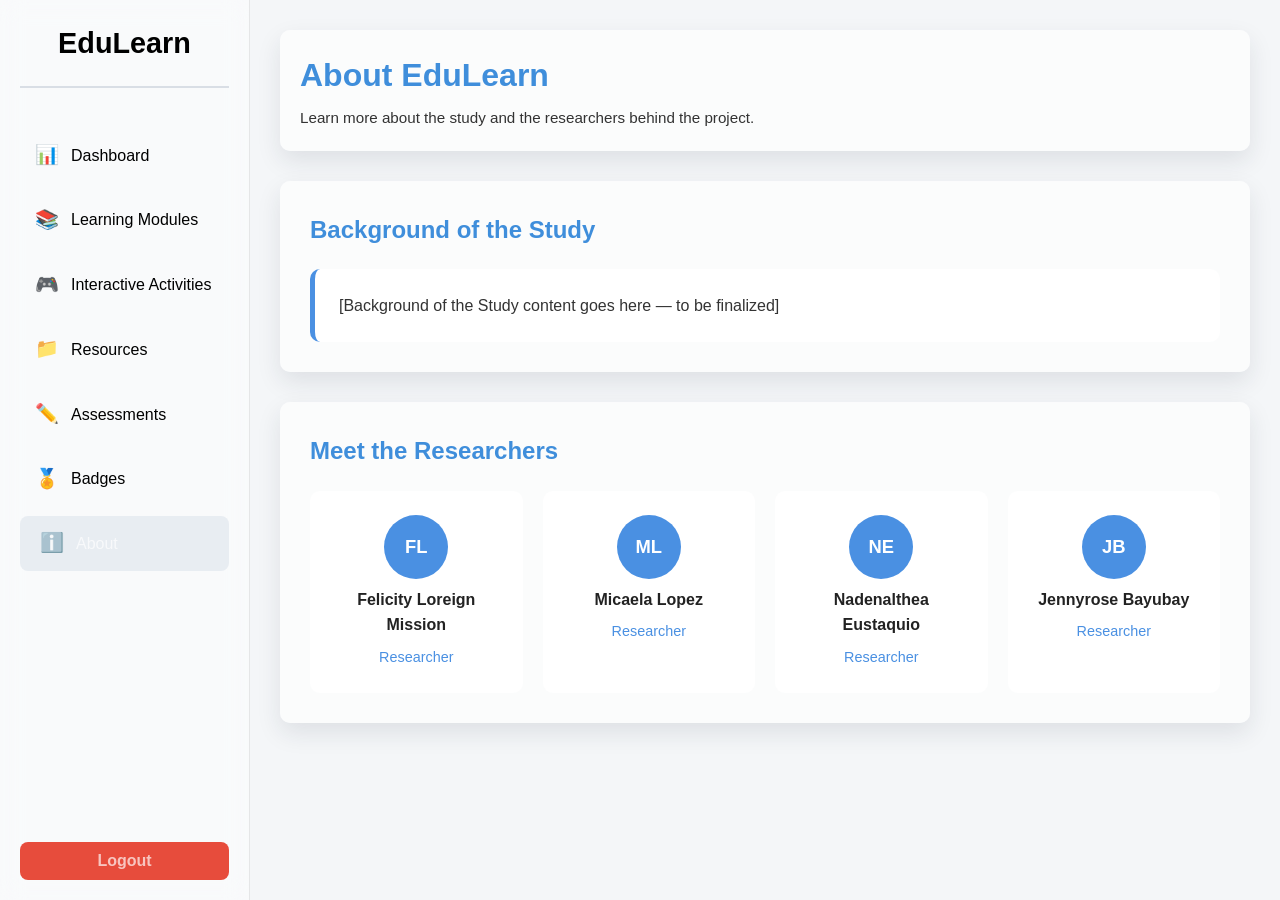
==== about.html @ 3337d753 "gowtch Co-authored-by: nadenaltheaeustaquio <nadenaltheaeustaquio@users.noreply.github.com>" ====
<!DOCTYPE html>
<html lang="en">
<head>
	<meta charset="UTF-8">
	<meta name="viewport" content="width=device-width, initial-scale=1.0">
	<title>About EduLearn</title>
	<link rel="stylesheet" href="css/style.css">
</head>
<body class="app-page">
	<div class="app-wrapper">
		<nav class="sidebar" aria-label="Main navigation">
			<div class="sidebar-header"><h1>EduLearn</h1></div>
			<ul class="nav-menu">
				<li><a href="dashboard.html" class="nav-link"><span class="icon">📊</span>Dashboard</a></li>
				<li><a href="modules.html" class="nav-link"><span class="icon">📚</span>Learning Modules</a></li>
				<li><a href="activities.html" class="nav-link"><span class="icon">🎮</span>Interactive Activities</a></li>
				<li><a href="resources.html" class="nav-link"><span class="icon">📁</span>Resources</a></li>
				<li><a href="assessments.html" class="nav-link"><span class="icon">✏️</span>Assessments</a></li>
				<li><a href="badges.html" class="nav-link"><span class="icon">🏅</span>Badges</a></li>
				<li><a href="about.html" class="nav-link active"><span class="icon">ℹ️</span>About</a></li>
			</ul>
			<div class="sidebar-footer"><button class="btn btn-logout" onclick="handleLogout()">Logout</button></div>
		</nav>
		<main class="main-content">
			<header class="top-header">
				<div class="header-info">
					<h2>About EduLearn</h2>
					<p>Learn more about the study and the researchers behind the project.</p>
				</div>
			</header>
			<div class="about-content">
				<section class="about-section" aria-labelledby="background-heading">
					<h3 id="background-heading">Background of the Study</h3>
					<div class="about-card"><p>[Background of the Study content goes here — to be finalized]</p></div>
				</section>
				<section class="about-section" aria-labelledby="researchers-heading">
					<h3 id="researchers-heading">Meet the Researchers</h3>
					<div class="researcher-grid">
						<button class="researcher-card" type="button" data-researcher-id="felicity"><span class="researcher-avatar">FL</span><span class="researcher-name">Felicity Loreign Mission</span><span class="researcher-role">Researcher</span></button>
						<button class="researcher-card" type="button" data-researcher-id="micaela"><span class="researcher-avatar">ML</span><span class="researcher-name">Micaela Lopez</span><span class="researcher-role">Researcher</span></button>
						<button class="researcher-card" type="button" data-researcher-id="nadenalthea"><span class="researcher-avatar">NE</span><span class="researcher-name">Nadenalthea Eustaquio</span><span class="researcher-role">Researcher</span></button>
						<button class="researcher-card" type="button" data-researcher-id="jennyrose"><span class="researcher-avatar">JB</span><span class="researcher-name">Jennyrose Bayubay</span><span class="researcher-role">Researcher</span></button>
					</div>
				</section>
			</div>
		</main>
	</div>
	<div class="researcher-modal-overlay" id="researcherModal" hidden>
		<div class="researcher-modal" role="dialog" aria-modal="true" aria-labelledby="researcherModalName">
			<button class="researcher-modal-close" type="button" aria-label="Close researcher details">&times;</button>
			<h3 id="researcherModalName"></h3>
			<dl class="researcher-details">
				<div><dt>Age</dt><dd id="researcherAge"></dd></div>
				<div><dt>Sex</dt><dd id="researcherSex"></dd></div>
				<div><dt>Address / City / Course</dt><dd id="researcherAddress"></dd></div>
				<div><dt>Role in the Project</dt><dd id="researcherRole"></dd></div>
			</dl>
		</div>
	</div>
	<script src="js/script.js"></script>
</body>
</html>
---- css/style.css ----
/* ==================== ROOT & GLOBAL STYLES ==================== */
:root {
    --primary-color: #f4b63d;
    --primary-dark: #0d1d35;
    --primary-light: #f6d06d;
    --accent-color: #1a3658;
    --accent-light: #2d4d73;
    --text-dark: #eaf3ff;
    --text-light: #bfd3ee;
    --bg-light: #0a1630;
    --bg-white: rgba(13, 29, 53, 0.9);
    --panel-bg: rgba(17, 30, 49, 0.78);
    --border-color: rgba(255, 255, 255, 0.18);
    --success-color: #27ae60;
    --warning-color: #e74c3c;
    --info-color: #3498db;
    --shadow: 0 18px 45px rgba(2, 8, 18, 0.4);
    --shadow-lg: 0 25px 50px rgba(2, 8, 18, 0.5);
}

* {
    margin: 0;
    padding: 0;
    box-sizing: border-box;
}

body {
    font-family: 'Segoe UI', Tahoma, Geneva, Verdana, sans-serif;
    color: var(--text-dark);
    background-color: var(--bg-light);
    line-height: 1.6;
}

.app-page {
    --primary-color: #3f8edb;
    --primary-dark: #1f5f9f;
    --primary-light: #8fc8f5;
    --text-dark: #000000;
    --text-light: #333333;
    --bg-light: #f4f6f8;
    --bg-white: rgba(255, 255, 255, 0.68);
    --panel-bg: rgba(255, 255, 255, 0.68);
    --border-color: #d9dee5;
    --shadow: 0 10px 24px rgba(31, 41, 55, 0.1);
    --shadow-lg: 0 16px 32px rgba(31, 41, 55, 0.14);
    color: #000000;
    background-color: #f4f6f8;
    background-image: linear-gradient(135deg, rgba(255, 255, 255, 0.7), rgba(232, 237, 242, 0.7));
}

.app-page .btn-primary {
    background: linear-gradient(135deg, #6eb5e8 0%, #3f8edb 100%);
    color: #000000;
    box-shadow: 0 12px 24px rgba(63, 142, 219, 0.25);
}

.app-page .profile-avatar-preview {
    background: linear-gradient(135deg, #3f8edb 0%, #8fc8f5 100%);
}

.app-page .profile-form input:focus {
    border-color: rgba(63, 142, 219, 0.8);
    box-shadow: 0 0 0 3px rgba(63, 142, 219, 0.15);
}

a {
    text-decoration: none;
    color: inherit;
}

/* ==================== AUTHENTICATION STYLES ==================== */
.auth-container {
    display: flex;
    justify-content: center;
    align-items: center;
    min-height: 100vh;
    padding: 30px 20px;
    background-image:
        linear-gradient(rgba(7, 16, 28, 0.72), rgba(7, 16, 28, 0.72)),
        repeating-linear-gradient(
            to bottom,
            rgba(255,255,255,0.035) 0,
            rgba(255,255,255,0.035) 1px,
            transparent 1px,
            transparent 24px
        ),
        repeating-linear-gradient(
            to right,
            rgba(255,255,255,0.03) 0,
            rgba(255,255,255,0.03) 1px,
            transparent 1px,
            transparent 24px
        ),
        url("../images/bg_login_and_signup.jpg");
    background-size: cover;
    background-position: center;
    background-repeat: no-repeat;
    background-attachment: fixed;
}

.auth-card {
    background: linear-gradient(180deg, rgba(214, 226, 239, 0.18) 0%, rgba(198, 214, 232, 0.12) 100%);
    border: 1px solid rgba(255, 255, 255, 0.18);
    border-radius: 18px;
    box-shadow: var(--shadow-lg);
    width: 100%;
    max-width: 440px;
    overflow: hidden;
    backdrop-filter: blur(8px);
    animation: slideUp 0.5s ease;
}

@keyframes slideUp {
    from {
        opacity: 0;
        transform: translateY(30px);
    }
    to {
        opacity: 1;
        transform: translateY(0);
    }
}

.auth-header {
    background: transparent;
    color: var(--text-dark);
    padding: 30px 20px 18px;
    text-align: center;
}

.auth-header h1 {
    font-size: 2.2em;
    margin-bottom: 8px;
    font-weight: 800;
    letter-spacing: -0.04em;
    color: var(--text-dark);
}

.auth-header p {
    font-size: 0.95em;
    opacity: 0.8;
    color: var(--text-light);
}

.form-container {
    padding: 24px 32px 32px;
    background: #ffffff;
    border-top: 1px solid rgba(255, 255, 255, 0.18);
}

.form-container.hidden {
    display: none;
}

.form-container h2 {
    margin-bottom: 24px;
    color: #000000;
    font-size: 1.7em;
    font-weight: 700;
    letter-spacing: -0.02em;
}

.form-group {
    margin-bottom: 18px;
}

.form-group label {
    display: block;
    margin-bottom: 8px;
    font-weight: 600;
    color: #000000;
    font-size: 0.92em;
}

.form-group input {
    width: 100%;
    padding: 12px 15px;
    border: 1px solid rgba(19, 44, 69, 0.15);
    border-radius: 10px;
    font-size: 1em;
    background: #ffffff;
    color: #000000;
    transition: border-color 0.3s ease, box-shadow 0.3s ease, transform 0.2s ease;
}

.form-group input::placeholder {
    color: rgba(0, 0, 0, 0.5);
}

.form-group input:focus {
    outline: none;
    border-color: rgba(244, 182, 61, 0.8);
    box-shadow: 0 0 0 3px rgba(244, 182, 61, 0.18);
    transform: translateY(-1px);
}

.form-switch {
    text-align: center;
    margin-top: 22px;
    color: var(--text-light);
    font-size: 0.95em;
}

.form-switch a {
    color: var(--primary-color);
    font-weight: 700;
    cursor: pointer;
    transition: color 0.3s ease;
}

.form-switch a:hover {
    color: var(--primary-light);
}

/* ==================== BUTTONS ==================== */
.btn {
    padding: 10px 20px;
    border: none;
    border-radius: 8px;
    font-size: 1em;
    cursor: pointer;
    font-weight: 600;
    transition: all 0.3s ease;
    text-align: center;
    display: inline-block;
}

.btn-primary {
    background: linear-gradient(135deg, #f5c55d 0%, #f1b52d 100%);
    color: #11263d;
    width: 100%;
    padding: 12px;
    margin-top: 10px;
    font-weight: 800;
    letter-spacing: 0.01em;
    box-shadow: 0 12px 24px rgba(241, 181, 45, 0.25);
}

.btn-primary:hover {
    transform: translateY(-2px);
    box-shadow: 0 16px 28px rgba(241, 181, 45, 0.32);
}

.btn-secondary {
    background: var(--bg-light);
    color: var(--primary-color);
    border: 2px solid var(--primary-color);
}

.btn-secondary:hover {
    background: var(--primary-color);
    color: var(--bg-white);
}

.btn-logout {
    background: var(--warning-color);
    color: var(--bg-white);
    width: 100%;
    padding: 10px;
    margin-top: auto;
}

.btn-logout:hover {
    background: #c0392b;
}

.btn-disabled {
    background: var(--border-color);
    color: var(--text-light);
    cursor: not-allowed;
    opacity: 0.6;
}

.btn-small {
    padding: 8px 15px;
    font-size: 0.9em;
    width: auto;
    margin-right: 10px;
}

.logout-modal-overlay {
    position: fixed;
    inset: 0;
    background: rgba(2, 8, 18, 0.6);
    display: flex;
    justify-content: center;
    align-items: center;
    z-index: 9999;
}

.logout-modal {
    background: #ffffff;
    border-radius: 14px;
    box-shadow: 0 18px 45px rgba(0, 0, 0, 0.25);
    padding: 28px 24px 20px;
    width: min(90vw, 360px);
    text-align: center;
}

.logout-modal p {
    color: #111111;
    font-size: 1.1rem;
    font-weight: 600;
    margin-bottom: 20px;
}

.logout-modal-actions {
    display: flex;
    gap: 12px;
    justify-content: center;
}

.logout-modal-actions .btn {
    width: 110px;
    padding: 12px 18px;
}

.profile-modal {
    background: #ffffff;
    border-radius: 14px;
    box-shadow: 0 18px 45px rgba(0, 0, 0, 0.25);
    padding: 28px 24px 20px;
    width: min(90vw, 420px);
    text-align: left;
}

.profile-modal h3 {
    color: #111111;
    margin-bottom: 20px;
    text-align: center;
    font-size: 1.5rem;
}

.profile-avatar-preview-wrap {
    display: flex;
    justify-content: center;
    margin-bottom: 18px;
}

.profile-avatar-preview {
    width: 82px;
    height: 82px;
    border-radius: 50%;
    background: linear-gradient(135deg, #f4b63d 0%, #f6d06d 100%);
    display: flex;
    align-items: center;
    justify-content: center;
    font-size: 2rem;
    border: 3px solid rgba(17, 17, 17, 0.08);
    color: #111111;
}

.profile-form {
    display: flex;
    flex-direction: column;
    gap: 12px;
}

.profile-form .form-group {
    margin-bottom: 0;
}

.profile-form label {
    display: block;
    margin-bottom: 8px;
    color: #111111;
    font-weight: 600;
}

.profile-form input {
    width: 100%;
    padding: 12px 14px;
    border-radius: 8px;
    border: 1px solid rgba(17, 17, 17, 0.2);
    color: #111111;
    background: #ffffff;
}

.profile-form input[type="file"] {
    padding: 10px 12px;
    background: #f7f7f7;
}

.profile-form input:focus {
    outline: none;
    border-color: rgba(244, 182, 61, 0.8);
    box-shadow: 0 0 0 3px rgba(244, 182, 61, 0.15);
}

/* ==================== APP WRAPPER & LAYOUT ==================== */
.app-wrapper {
    display: flex;
    min-height: 100vh;
    background: var(--bg-light);
}

.sidebar {
    width: 250px;
    background: var(--bg-light);
    color: var(--bg-white);
    padding: 20px;
    overflow-y: auto;
    position: fixed;
    height: 100vh;
    z-index: 100;
    display: flex;
    flex-direction: column;
}

.app-page .sidebar {
    background: rgba(255, 255, 255, 0.45);
    border-right: 1px solid rgba(0, 0, 0, 0.08);
    backdrop-filter: blur(12px);
}

.app-page .main-content,
.app-page .dashboard-content {
    background: transparent;
}

.sidebar-header {
    margin-bottom: 40px;
    text-align: center;
    border-bottom: 2px solid rgba(255, 255, 255, 0.2);
    padding-bottom: 20px;
}

.sidebar-header h1 {
    font-size: 1.8em;
    font-weight: 700;
    color: #ffffff;
}

.app-page .sidebar-header h1,
.app-page .nav-link,
.app-page .dashboard-content,
.app-page .progress-section h3,
.app-page .progress-label,
.app-page .stat-label,
.app-page .quick-access h3,
.app-page .recent-activity h3,
.app-page .activity-title,
.app-page .activity-time {
    color: #000000;
}

.app-page .sidebar-header {
    border-bottom-color: #d9dee5;
}

.app-page .nav-link:hover,
.app-page .nav-link.active {
    background: #e8edf2;
}

.nav-menu {
    list-style: none;
    flex: 1;
}

.nav-menu li {
    margin-bottom: 10px;
}

.nav-link {
    display: flex;
    align-items: center;
    padding: 12px 15px;
    border-radius: 8px;
    color: rgba(255, 255, 255, 0.8);
    transition: all 0.3s ease;
    font-weight: 500;
}

.nav-link:hover,
.nav-link.active {
    background: rgba(255, 255, 255, 0.2);
    color: var(--bg-white);
    padding-left: 20px;
}

.nav-link .icon {
    margin-right: 12px;
    font-size: 1.2em;
}

.sidebar-footer {
    display: flex;
    flex-direction: column;
}

.main-content {
    margin-left: 250px;
    flex: 1;
    padding: 30px;
    overflow-y: auto;
}

/* ==================== TOP HEADER ==================== */
.top-header {
    display: flex;
    justify-content: space-between;
    align-items: center;
    background: var(--bg-white);
    padding: 20px;
    border-radius: 10px;
    margin-bottom: 30px;
    box-shadow: var(--shadow);
}

.header-info h2 {
    font-size: 2em;
    margin-bottom: 5px;
    color: var(--primary-color);
}

.header-info p {
    color: var(--text-light);
    font-size: 0.95em;
}

.user-profile {
    display: flex;
    align-items: center;
    gap: 15px;
}

.user-profile span {
    font-weight: 600;
    color: var(--primary-color);
}

.avatar {
    width: 50px;
    height: 50px;
    background: linear-gradient(135deg, var(--primary-color) 0%, var(--primary-light) 100%);
    border-radius: 50%;
    display: flex;
    align-items: center;
    justify-content: center;
    font-size: 1.5em;
}

/* ==================== DASHBOARD STYLES ==================== */
.dashboard-content {
    display: grid;
    grid-template-columns: 1fr;
    gap: 30px;
    color: #ffffff;
}

.progress-section {
    background: var(--bg-white);
    padding: 30px;
    border-radius: 10px;
    box-shadow: var(--shadow);
}

.progress-section h3 {
    color: #ffffff;
    margin-bottom: 20px;
    font-size: 1.5em;
}

.progress-card {
    background: linear-gradient(135deg, rgba(26, 95, 58, 0.05) 0%, rgba(45, 134, 89, 0.05) 100%);
    padding: 25px;
    border-radius: 10px;
    border-left: 5px solid var(--primary-color);
}

.progress-info {
    display: flex;
    justify-content: space-between;
    align-items: center;
    margin-bottom: 15px;
}

.progress-label {
    font-weight: 600;
    color: #ffffff;
}

.progress-percent {
    font-size: 1.8em;
    font-weight: 700;
    color: var(--primary-color);
}

.progress-bar {
    width: 100%;
    height: 12px;
    background: rgba(0, 0, 0, 0.1);
    border-radius: 10px;
    overflow: hidden;
    margin-bottom: 20px;
}

.progress-fill {
    height: 100%;
    background: linear-gradient(90deg, var(--primary-color) 0%, var(--primary-light) 100%);
    border-radius: 10px;
    transition: width 0.3s ease;
}

.progress-stats {
    display: grid;
    grid-template-columns: repeat(3, 1fr);
    gap: 15px;
}

.stat {
    display: flex;
    flex-direction: column;
    align-items: center;
    text-align: center;
}

.stat-label {
    color: #ffffff;
    font-size: 0.9em;
    margin-bottom: 5px;
}

.stat-value {
    font-size: 1.5em;
    font-weight: 700;
    color: var(--primary-color);
}

/* Quick Access Cards */
.quick-access {
    background: var(--bg-white);
    padding: 30px;
    border-radius: 10px;
    box-shadow: var(--shadow);
}

.quick-access h3 {
    color: #ffffff;
    margin-bottom: 20px;
    font-size: 1.5em;
}

.quick-cards {
    display: grid;
    grid-template-columns: repeat(auto-fit, minmax(180px, 1fr));
    gap: 20px;
}

.quick-card {
    background: linear-gradient(135deg, var(--primary-color) 0%, var(--primary-light) 100%);
    color: #ffffff;
    padding: 25px;
    border-radius: 10px;
    cursor: pointer;
    transition: all 0.3s ease;
    text-align: center;
}

.app-page .quick-card {
    color: #000000;
}

.quick-card:hover {
    transform: translateY(-5px);
    box-shadow: var(--shadow-lg);
}

.card-icon {
    font-size: 2.5em;
    margin-bottom: 10px;
}

.quick-card h4 {
    margin-bottom: 8px;
    font-size: 1.1em;
}

.quick-card p {
    font-size: 0.9em;
    opacity: 0.9;
}

/* Recent Activity */
.recent-activity {
    background: var(--bg-white);
    padding: 30px;
    border-radius: 10px;
    box-shadow: var(--shadow);
}

.recent-activity h3 {
    color: #ffffff;
    margin-bottom: 20px;
    font-size: 1.5em;
}

.activity-list {
    display: flex;
    flex-direction: column;
    gap: 15px;
}

.activity-item {
    display: flex;
    align-items: flex-start;
    gap: 15px;
    padding: 15px;
    background: var(--bg-light);
    border-radius: 8px;
    border-left: 4px solid var(--primary-color);
}

.activity-icon {
    font-size: 1.5em;
    min-width: 30px;
}

.activity-details {
    flex: 1;
}

.activity-title {
    font-weight: 600;
    margin-bottom: 5px;
    color: #ffffff;
}

.activity-time {
    color: #ffffff;
    font-size: 0.9em;
}

/* ==================== MODULES STYLES ==================== */
.content-controls {
    display: flex;
    gap: 15px;
    margin-bottom: 30px;
    background: var(--bg-white);
    padding: 20px;
    border-radius: 10px;
    box-shadow: var(--shadow);
}

.search-bar {
    flex: 1;
}

.search-bar input {
    width: 100%;
    padding: 12px 15px;
    border: 2px solid var(--border-color);
    border-radius: 8px;
    font-size: 1em;
    transition: border-color 0.3s ease;
}

.search-bar input:focus {
    outline: none;
    border-color: var(--primary-color);
}

.sort-controls select {
    padding: 12px 15px;
    border: 2px solid var(--border-color);
    border-radius: 8px;
    font-size: 1em;
    cursor: pointer;
    background: var(--bg-white);
}

.filter-controls select {
    padding: 12px 15px;
    border: 2px solid var(--border-color);
    border-radius: 8px;
    font-size: 1em;
    cursor: pointer;
    background: var(--bg-white);
}

.modules-container {
    display: grid;
    grid-template-columns: repeat(auto-fill, minmax(280px, 1fr));
    gap: 25px;
}

.module-card,
.activity-card,
.resource-card,
.assessment-card,
.badge-card {
    background: var(--bg-white);
    border-radius: 10px;
    padding: 20px;
    box-shadow: var(--shadow);
    transition: all 0.3s ease;
    border-top: 5px solid var(--primary-color);
}

.module-card:hover,
.activity-card:hover,
.resource-card:hover,
.assessment-card:hover {
    transform: translateY(-5px);
    box-shadow: var(--shadow-lg);
}

.module-header {
    display: flex;
    justify-content: space-between;
    align-items: center;
    margin-bottom: 15px;
}

.module-badge {
    display: inline-block;
    padding: 6px 12px;
    border-radius: 20px;
    font-size: 0.8em;
    font-weight: 600;
    background: var(--success-color);
    color: var(--bg-white);
}

.module-badge.in-progress {
    background: var(--info-color);
}

.module-badge.locked {
    background: var(--border-color);
    color: var(--text-light);
}

.module-icon {
    font-size: 1.8em;
}

.module-card h3 {
    color: var(--primary-color);
    margin-bottom: 10px;
    font-size: 1.2em;
}

.module-desc,
.activity-desc,
.resource-desc {
    color: var(--text-light);
    font-size: 0.95em;
    margin-bottom: 15px;
}

.module-progress,
.activity-progress {
    margin-bottom: 15px;
}

.module-lessons,
.activity-stats {
    color: var(--text-light);
    font-size: 0.9em;
    margin-bottom: 15px;
}

.activity-stats {
    display: flex;
    gap: 15px;
    flex-wrap: wrap;
}

.stat {
    display: flex;
    align-items: center;
    gap: 5px;
}

.progress-text {
    display: block;
    text-align: right;
    color: var(--text-light);
    font-size: 0.85em;
    margin-top: 8px;
}

.progress-label {
    display: block;
    color: var(--text-light);
    font-size: 0.85em;
    margin-bottom: 8px;
}

/* ==================== ACTIVITIES STYLES ==================== */
.activities-container {
    display: grid;
    grid-template-columns: repeat(auto-fill, minmax(300px, 1fr));
    gap: 25px;
}

.activity-icon.large {
    font-size: 2.5em;
    text-align: center;
    width: 100%;
}

.difficulty-badge {
    display: inline-block;
    padding: 4px 10px;
    border-radius: 15px;
    font-size: 0.8em;
    font-weight: 600;
    background: var(--accent-light);
    color: var(--bg-white);
}

/* ==================== RESOURCES STYLES ==================== */
.resources-container {
    display: flex;
    flex-direction: column;
    gap: 30px;
}

.resource-section {
    background: var(--bg-white);
    padding: 25px;
    border-radius: 10px;
    box-shadow: var(--shadow);
}

.resource-section h3 {
    color: var(--primary-color);
    margin-bottom: 20px;
    font-size: 1.3em;
}

.resource-grid {
    display: grid;
    grid-template-columns: repeat(auto-fill, minmax(250px, 1fr));
    gap: 20px;
}

.resource-icon {
    font-size: 2.5em;
    text-align: center;
    margin-bottom: 10px;
}

.resource-meta {
    color: var(--text-light);
    font-size: 0.85em;
    margin-bottom: 10px;
}

.resource-actions {
    display: flex;
    gap: 10px;
    margin-top: 15px;
}

/* ==================== ASSESSMENTS STYLES ==================== */
.assessment-summary {
    margin-bottom: 30px;
}

.summary-card {
    background: var(--bg-white);
    padding: 25px;
    border-radius: 10px;
    box-shadow: var(--shadow);
}

.summary-card h3 {
    color: var(--primary-color);
    margin-bottom: 20px;
    font-size: 1.3em;
}

.performance-grid {
    display: grid;
    grid-template-columns: repeat(auto-fit, minmax(150px, 1fr));
    gap: 15px;
}

.perf-item {
    display: flex;
    flex-direction: column;
    align-items: center;
    text-align: center;
    padding: 15px;
    background: linear-gradient(135deg, rgba(26, 95, 58, 0.05) 0%, rgba(45, 134, 89, 0.05) 100%);
    border-radius: 8px;
}

.perf-label {
    color: var(--text-light);
    font-size: 0.85em;
    margin-bottom: 8px;
}

.perf-value {
    font-size: 1.8em;
    font-weight: 700;
    color: var(--primary-color);
}

.assessments-container {
    display: grid;
    grid-template-columns: repeat(auto-fill, minmax(300px, 1fr));
    gap: 25px;
}

.assessment-card.completed {
    border-top-color: var(--success-color);
}

.assessment-card.in-progress {
    border-top-color: var(--info-color);
}

.assessment-card.pending {
    border-top-color: var(--warning-color);
}

.assessment-card.locked {
    border-top-color: var(--border-color);
    opacity: 0.7;
}

.assessment-header {
    display: flex;
    justify-content: space-between;
    align-items: center;
    margin-bottom: 15px;
}

.assessment-badge {
    display: inline-block;
    padding: 6px 12px;
    border-radius: 20px;
    font-size: 0.8em;
    font-weight: 600;
    background: var(--success-color);
    color: var(--bg-white);
}

.assessment-badge.in-progress {
    background: var(--info-color);
}

.assessment-badge.pending {
    background: var(--warning-color);
}

.assessment-badge.locked {
    background: var(--border-color);
    color: var(--text-light);
}

.score-badge {
    font-size: 1.1em;
    font-weight: 700;
    color: var(--primary-color);
}

.assessment-card h3 {
    color: var(--primary-color);
    margin-bottom: 10px;
    font-size: 1.1em;
}

.assessment-details {
    display: flex;
    flex-wrap: wrap;
    gap: 10px;
    color: var(--text-light);
    font-size: 0.9em;
    margin-bottom: 15px;
    padding: 10px 0;
    border-bottom: 1px solid var(--border-color);
}

.assessment-actions {
    display: flex;
    gap: 10px;
    flex-wrap: wrap;
}

/* ==================== BADGES STYLES ==================== */
.achievements-section {
    background: var(--bg-white);
    padding: 25px;
    border-radius: 10px;
    box-shadow: var(--shadow);
    margin-bottom: 30px;
}

.achievements-section h3 {
    color: var(--primary-color);
    margin-bottom: 20px;
    font-size: 1.3em;
}

.badges-grid {
    display: grid;
    grid-template-columns: repeat(auto-fill, minmax(250px, 1fr));
    gap: 20px;
}

.badge-card {
    border: 2px solid var(--border-color);
    border-top: none;
    text-align: center;
}

.badge-card.earned {
    background: linear-gradient(135deg, rgba(39, 174, 96, 0.05) 0%, rgba(46, 204, 113, 0.05) 100%);
    border-color: var(--success-color);
}

.badge-card.locked {
    opacity: 0.6;
    background: var(--bg-light);
}

.badge-icon {
    font-size: 2.5em;
    margin-bottom: 10px;
}

.badge-card h4 {
    color: var(--primary-color);
    margin-bottom: 8px;
}

.badge-card p {
    color: var(--text-light);
    font-size: 0.9em;
    margin-bottom: 10px;
}

.earned-date,
.locked-text {
    display: block;
    font-size: 0.8em;
    color: var(--text-light);
    font-weight: 500;
}

.earned-date {
    color: var(--success-color);
}

/* Progress Steps */
.progress-steps {
    display: grid;
    grid-template-columns: repeat(auto-fit, minmax(120px, 1fr));
    gap: 15px;
    margin-bottom: 25px;
}

.step {
    display: flex;
    flex-direction: column;
    align-items: center;
    text-align: center;
    padding: 15px;
    background: var(--bg-light);
    border-radius: 8px;
    border-left: 4px solid var(--border-color);
}

.step.completed {
    background: rgba(39, 174, 96, 0.1);
    border-left-color: var(--success-color);
}

.step.in-progress {
    background: rgba(52, 152, 219, 0.1);
    border-left-color: var(--info-color);
}

.step.pending {
    background: rgba(155, 89, 182, 0.1);
    border-left-color: #9b59b6;
}

.step-number {
    width: 35px;
    height: 35px;
    background: var(--primary-color);
    color: var(--bg-white);
    border-radius: 50%;
    display: flex;
    align-items: center;
    justify-content: center;
    font-weight: 700;
    margin-bottom: 8px;
}

.step p {
    font-size: 0.9em;
    font-weight: 500;
    color: var(--text-dark);
    margin-bottom: 5px;
}

.step-status {
    font-size: 0.8em;
    color: var(--text-light);
}

.cert-progress-card {
    padding: 0;
}

.cert-estimate {
    background: linear-gradient(135deg, rgba(26, 95, 58, 0.05) 0%, rgba(45, 134, 89, 0.05) 100%);
    padding: 20px;
    border-radius: 8px;
    text-align: center;
}

.cert-estimate p {
    margin-bottom: 8px;
    color: var(--text-dark);
}

.cert-estimate strong {
    color: var(--primary-color);
}

/* ==================== FOOTER ==================== */
.site-footer {
    margin-top: 30px;
    padding: 22px 10px;
    text-align: center;
    color: var(--text-light);
    border-top: 1px solid var(--border-color);
}

.footer-links {
    display: flex;
    justify-content: center;
    gap: 24px;
    margin-bottom: 8px;
    font-weight: 600;
}

.contact-links {
    display: flex;
    flex-wrap: wrap;
    justify-content: center;
    gap: 8px 20px;
    margin-bottom: 12px;
}

.contact-link {
    color: var(--primary-dark);
    font-size: 0.9em;
}

.email-icon {
    color: var(--primary-color);
    margin-right: 4px;
}

.contact-link:hover {
    color: var(--primary-color);
}

.footer-links a {
    color: var(--primary-dark);
}

.footer-links a:hover {
    color: var(--primary-color);
}

.site-footer p {
    color: var(--text-light);
    font-size: 0.9em;
}

/* ==================== RESPONSIVE DESIGN ==================== */
@media (max-width: 1024px) {
    .sidebar {
        width: 200px;
    }

    .main-content {
        margin-left: 200px;
        padding: 20px;
    }

    .modules-container,
    .activities-container,
    .resource-grid,
    .assessments-container,
    .badges-grid {
        grid-template-columns: repeat(auto-fill, minmax(200px, 1fr));
    }

    .quick-cards {
        grid-template-columns: repeat(2, 1fr);
    }

    .progress-stats {
        grid-template-columns: repeat(2, 1fr);
    }
}

@media (max-width: 768px) {
    .sidebar {
        position: fixed;
        left: -250px;
        height: 100vh;
        z-index: 1000;
        width: 250px;
        transition: left 0.3s ease;
    }

    .sidebar.active {
        left: 0;
    }

    .main-content {
        margin-left: 0;
        padding: 15px;
    }

    .top-header {
        flex-direction: column;
        align-items: flex-start;
        gap: 15px;
    }

    .user-profile {
        align-self: flex-end;
    }

    .modules-container,
    .activities-container,
    .resource-grid,
    .assessments-container,
    .badges-grid {
        grid-template-columns: 1fr;
    }

    .quick-cards {
        grid-template-columns: 1fr;
    }

    .progress-stats {
        grid-template-columns: 1fr;
    }

    .performance-grid {
        grid-template-columns: repeat(2, 1fr);
    }

    .content-controls {
        flex-direction: column;
    }

    .progress-steps {
        grid-template-columns: repeat(2, 1fr);
    }
}

@media (max-width: 480px) {
    .auth-card {
        max-width: 100%;
    }

    .form-container {
        padding: 25px;
    }

    .auth-header {
        padding: 30px 20px;
    }

    .auth-header h1 {
        font-size: 2em;
    }

    .top-header {
        flex-direction: column;
    }

    .user-profile {
        width: 100%;
        justify-content: space-between;
    }

    .performance-grid {
        grid-template-columns: repeat(2, 1fr);
        gap: 10px;
    }

    .progress-steps {
        grid-template-columns: repeat(2, 1fr);
        gap: 10px;
    }

    .btn-small {
        width: 100%;
        margin-right: 0;
        margin-bottom: 8px;
    }

    .assessment-actions,
    .cert-actions,
    .resource-actions {
        flex-direction: column;
    }
}

/* Utility Classes */
.hidden {
    display: none !important;
}

.text-center {
    text-align: center;
}

.text-right {
    text-align: right;
}

.mt-20 {
    margin-top: 20px;
}

.mb-20 {
    margin-bottom: 20px;
}

/* ==================== ABOUT PAGE STYLES ==================== */
.about-content {
    display: grid;
    gap: 30px;
}

.about-section {
    background: var(--bg-white);
    padding: 30px;
    border-radius: 10px;
    box-shadow: var(--shadow);
}

.about-section h3 {
    color: var(--primary-color);
    margin-bottom: 20px;
    font-size: 1.5em;
}

.about-card,
.researcher-card {
    background: #ffffff;
    border-radius: 10px;
}

.about-card {
    border-left: 5px solid #4a90e2;
    padding: 24px;
    color: #333333;
}

.researcher-grid {
    display: grid;
    grid-template-columns: repeat(auto-fit, minmax(210px, 1fr));
    gap: 20px;
}

.researcher-card {
    display: flex;
    flex-direction: column;
    align-items: center;
    gap: 8px;
    border: 0;
    padding: 24px 18px;
    color: #222222;
    cursor: pointer;
    font: inherit;
    text-align: center;
    transition: transform 0.2s ease, box-shadow 0.2s ease;
}

.researcher-card:hover,
.researcher-card:focus-visible {
    transform: translateY(-4px);
    box-shadow: var(--shadow-lg);
    outline: 3px solid rgba(74, 144, 226, 0.35);
}

.researcher-avatar {
    display: grid;
    place-items: center;
    width: 64px;
    height: 64px;
    border-radius: 50%;
    background: #4a90e2;
    color: #ffffff;
    font-weight: 700;
    font-size: 1.15rem;
}

.researcher-name {
    font-weight: 700;
}

.researcher-role {
    color: #4a90e2;
    font-size: 0.9rem;
}

.researcher-modal-overlay {
    position: fixed;
    inset: 0;
    display: grid;
    place-items: center;
    padding: 20px;
    background: rgba(0, 0, 0, 0.6);
    z-index: 9999;
}

.researcher-modal-overlay[hidden] {
    display: none;
}

.researcher-modal {
    position: relative;
    width: min(100%, 440px);
    padding: 32px 28px 24px;
    border-radius: 14px;
    background: #ffffff;
    color: #222222;
    box-shadow: var(--shadow-lg);
}

.researcher-modal h3 {
    margin: 0 36px 24px 0;
    color: #4a90e2;
    font-size: 1.45rem;
}

.researcher-modal-close {
    position: absolute;
    top: 12px;
    right: 14px;
    border: 0;
    background: transparent;
    color: #555555;
    cursor: pointer;
    font-size: 1.8rem;
    line-height: 1;
}

.researcher-details {
    display: grid;
    gap: 14px;
    margin: 0;
}

.researcher-details div {
    display: grid;
    grid-template-columns: minmax(135px, 1fr) 1.4fr;
    gap: 12px;
    padding-bottom: 10px;
    border-bottom: 1px solid #e4e8ed;
}

.researcher-details dt {
    color: #4a90e2;
    font-weight: 700;
}

.researcher-details dd {
    margin: 0;
}
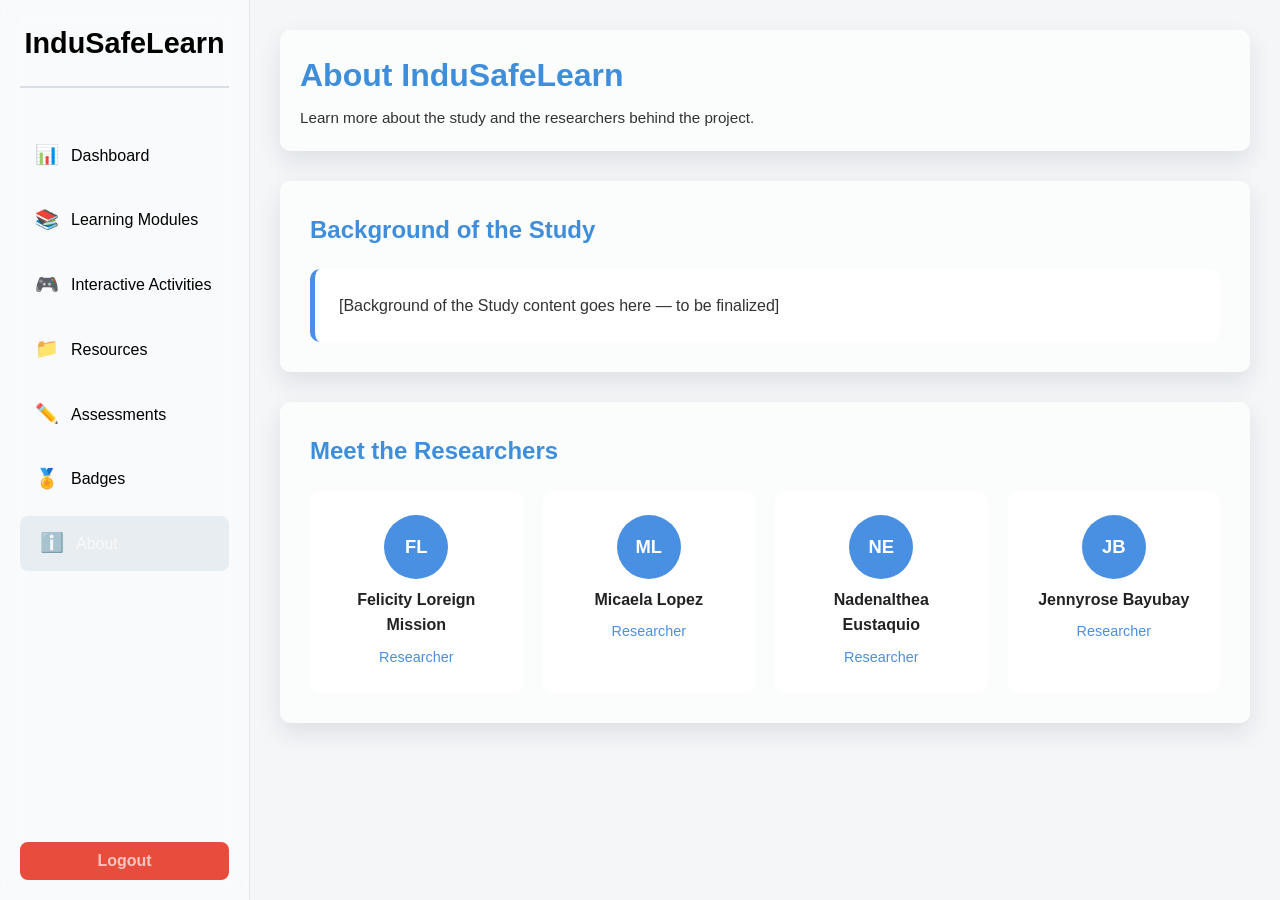
==== commit bbb80aed: "names" ====
--- a/about.html
+++ b/about.html
@@ -3,13 +3,13 @@
 <head>
 	<meta charset="UTF-8">
 	<meta name="viewport" content="width=device-width, initial-scale=1.0">
-	<title>About EduLearn</title>
+	<title>About InduSafeLearn</title>
 	<link rel="stylesheet" href="css/style.css">
 </head>
 <body class="app-page">
 	<div class="app-wrapper">
 		<nav class="sidebar" aria-label="Main navigation">
-			<div class="sidebar-header"><h1>EduLearn</h1></div>
+			<div class="sidebar-header"><h1>InduSafeLearn</h1></div>
 			<ul class="nav-menu">
 				<li><a href="dashboard.html" class="nav-link"><span class="icon">📊</span>Dashboard</a></li>
 				<li><a href="modules.html" class="nav-link"><span class="icon">📚</span>Learning Modules</a></li>
@@ -22,9 +22,10 @@
 			<div class="sidebar-footer"><button class="btn btn-logout" onclick="handleLogout()">Logout</button></div>
 		</nav>
 		<main class="main-content">
+			<button class="mobile-menu-toggle" type="button" aria-label="Open navigation" aria-expanded="false">☰</button>
 			<header class="top-header">
 				<div class="header-info">
-					<h2>About EduLearn</h2>
+					<h2>About InduSafeLearn</h2>
 					<p>Learn more about the study and the researchers behind the project.</p>
 				</div>
 			</header>
--- a/css/style.css
+++ b/css/style.css
@@ -194,6 +194,39 @@
     transform: translateY(-1px);
 }
 
+.password-input-wrap {
+    position: relative;
+}
+
+.password-input-wrap input {
+    padding-right: 48px;
+}
+
+.password-toggle {
+    position: absolute;
+    top: 50%;
+    right: 10px;
+    width: 32px;
+    height: 32px;
+    transform: translateY(-50%);
+    border: 0;
+    background: transparent;
+    color: rgba(0, 0, 0, 0.55);
+    cursor: pointer;
+    font-size: 1.05em;
+}
+
+.password-toggle:hover,
+.password-toggle:focus-visible {
+    color: #000000;
+}
+
+.password-toggle:focus-visible {
+    outline: 2px solid rgba(63, 142, 219, 0.8);
+    outline-offset: 2px;
+    border-radius: 4px;
+}
+
 .form-switch {
     text-align: center;
     margin-top: 22px;
@@ -496,6 +529,14 @@
     overflow-y: auto;
 }
 
+.mobile-menu-toggle {
+    display: none;
+}
+
+.sidebar-overlay {
+    display: none;
+}
+
 /* ==================== TOP HEADER ==================== */
 .top-header {
     display: flex;
@@ -1309,17 +1350,67 @@
 }
 
 @media (max-width: 768px) {
+    .app-wrapper {
+        flex-direction: column;
+    }
+
+    .mobile-menu-toggle,
+    .sidebar-overlay {
+        display: none;
+    }
+
     .sidebar {
+        position: sticky;
+        top: 0;
+        left: 0;
+        width: 100%;
+        height: auto;
+        min-height: 0;
+        padding: 15px;
+        overflow: visible;
+        z-index: 100;
+    }
+
+    .sidebar-header {
+        margin-bottom: 15px;
+        padding-bottom: 12px;
+    }
+
+    .nav-menu {
+        display: grid;
+        grid-template-columns: repeat(2, minmax(0, 1fr));
+        gap: 8px;
+        flex: none;
+    }
+
+    .nav-menu li {
+        margin-bottom: 0;
+    }
+
+    .sidebar-footer {
         position: fixed;
-        left: -250px;
-        height: 100vh;
-        z-index: 1000;
-        width: 250px;
-        transition: left 0.3s ease;
-    }
-
-    .sidebar.active {
+        right: 0;
+        bottom: 0;
         left: 0;
+        z-index: 101;
+        margin: 0;
+        padding: 10px 15px;
+        background: rgba(255, 255, 255, 0.95);
+        border-top: 1px solid var(--border-color);
+        box-shadow: 0 -4px 12px rgba(31, 41, 55, 0.1);
+    }
+
+    .sidebar-footer .btn-logout {
+        display: block;
+        width: 100%;
+        margin-top: 0;
+        visibility: visible;
+    }
+
+    .main-content {
+        width: 100%;
+        min-width: 0;
+        padding-bottom: 85px;
     }
 
     .main-content {
